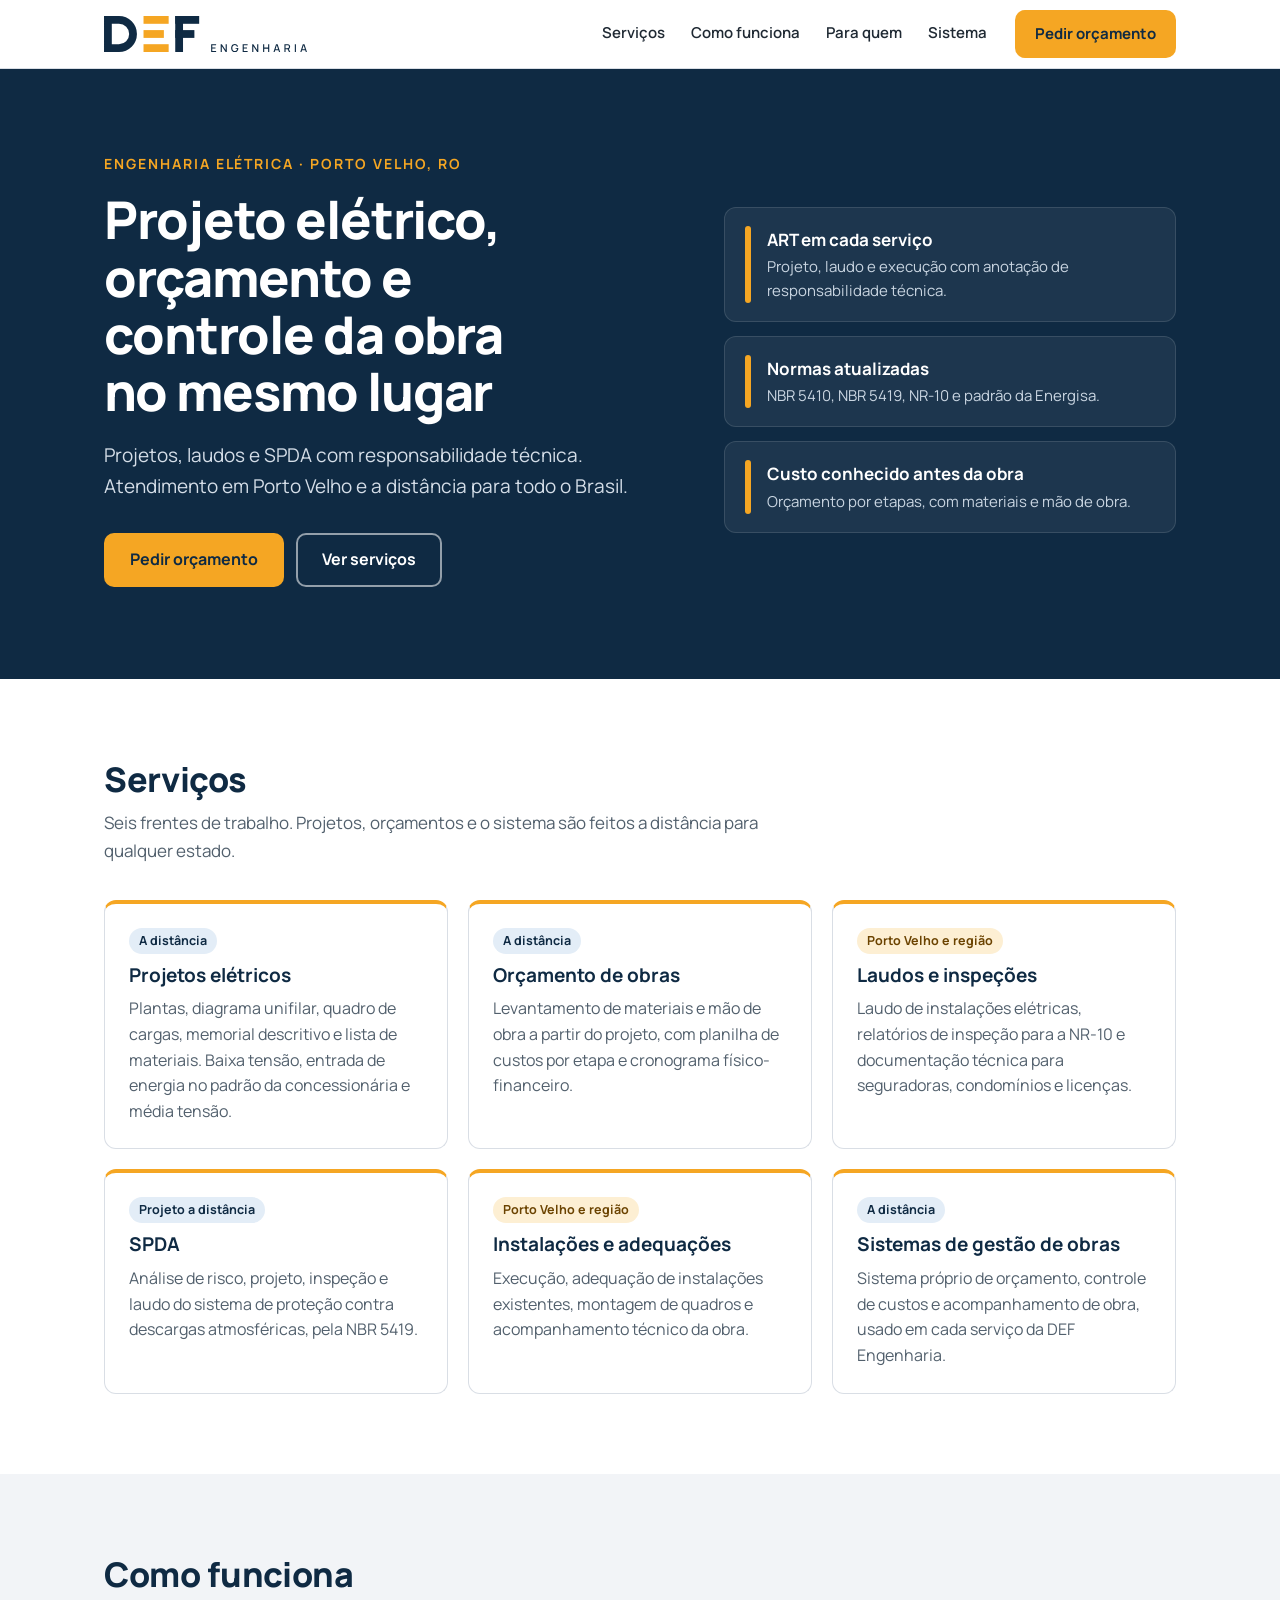
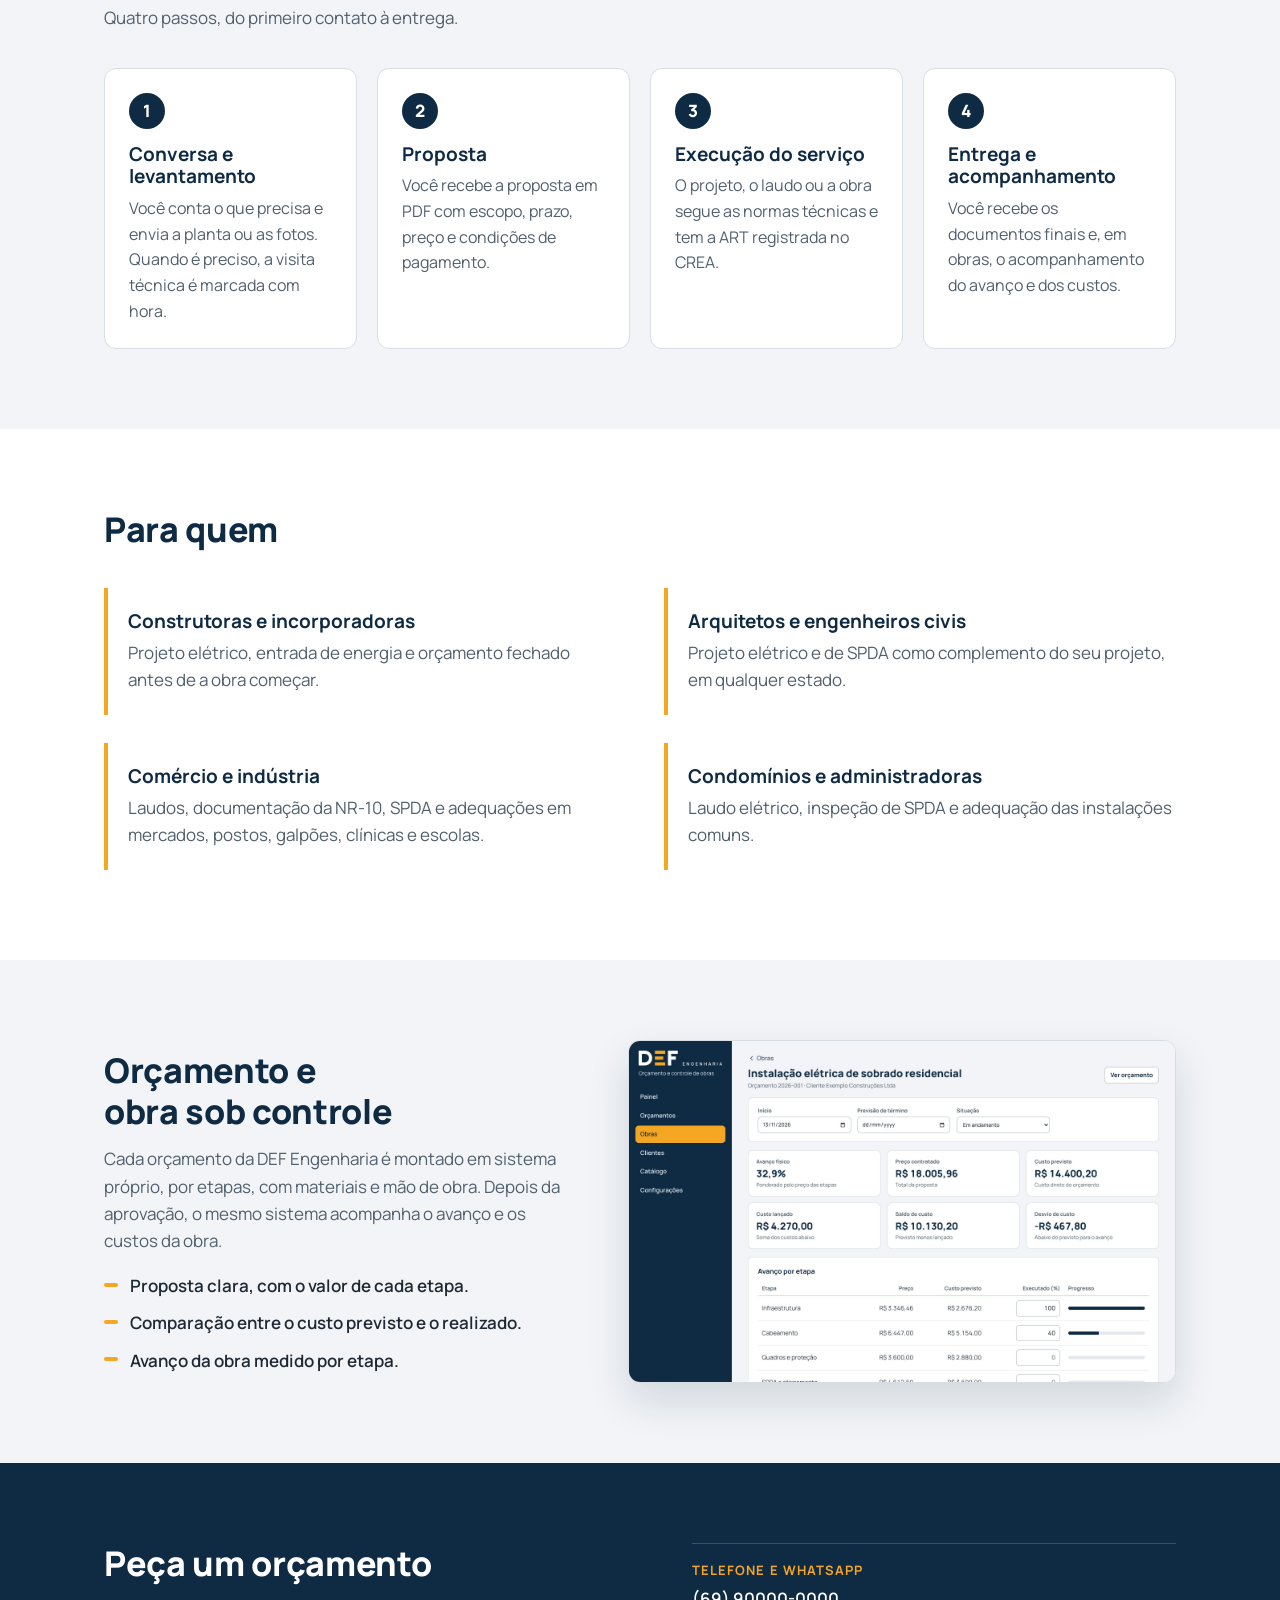
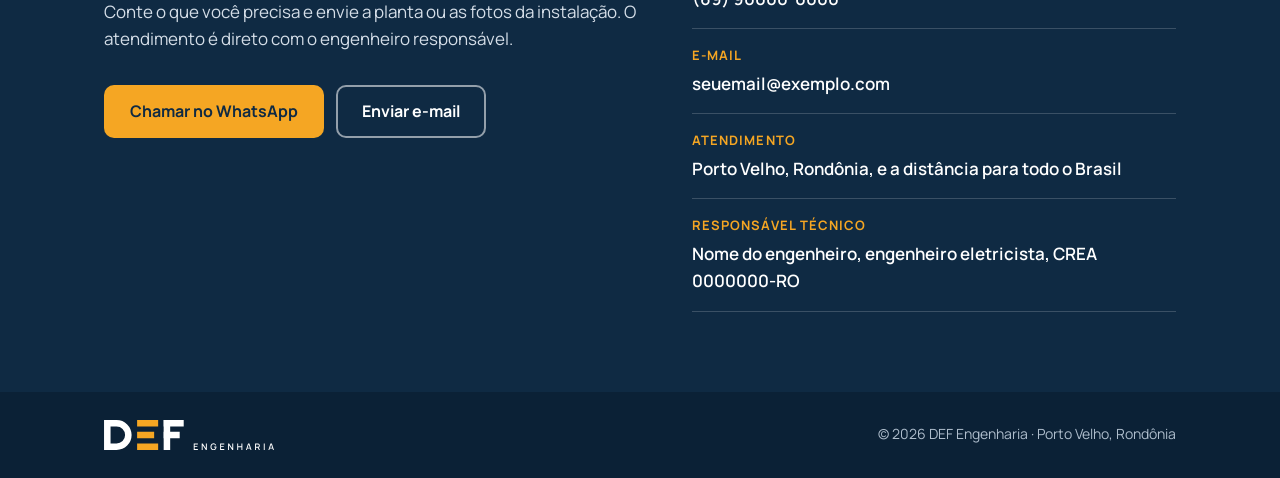
==== index.html @ b7a12ddf "Adiciona o rascunho do site da DEF Engenharia Página única na raiz do repositório, com serviços, com" ====
<!doctype html>
<html lang="pt-BR">
<head>
<meta charset="utf-8">
<meta name="viewport" content="width=device-width, initial-scale=1">
<title>DEF Engenharia · Engenharia elétrica em Porto Velho</title>
<meta name="description" content="Projetos elétricos, orçamentos de obras, laudos e SPDA em Porto Velho, Rondônia, com atendimento a distância para todo o Brasil.">
<meta property="og:type" content="website">
<meta property="og:locale" content="pt_BR">
<meta property="og:title" content="DEF Engenharia · Engenharia elétrica em Porto Velho">
<meta property="og:description" content="Projeto elétrico, orçamento e controle da obra no mesmo lugar. Atendimento em Porto Velho e a distância.">
<meta property="og:image" content="assets/logo/def-engenharia-principal-800px.png">
<meta name="theme-color" content="#0F2A43">
<link rel="icon" type="image/svg+xml" href="assets/logo/def-engenharia-simbolo.svg">
<link rel="icon" type="image/png" sizes="32x32" href="assets/logo/def-engenharia-simbolo-32px.png">
<link rel="apple-touch-icon" href="assets/logo/def-engenharia-simbolo-180px.png">
<link rel="preconnect" href="https://fonts.googleapis.com">
<link rel="preconnect" href="https://fonts.gstatic.com" crossorigin>
<link rel="stylesheet" href="https://fonts.googleapis.com/css2?family=Manrope:wght@400;500;600;700;800&display=swap">
<link rel="stylesheet" href="assets/site/site.css">
</head>
<body>
<a class="pular" href="#conteudo">Pular para o conteúdo</a>

<header class="topo">
  <div class="faixa topo-linha">
    <a class="marca" href="#inicio">
      <img src="assets/logo/def-engenharia-horizontal.svg" alt="DEF Engenharia" width="203" height="36">
    </a>
    <nav class="menu" aria-label="Principal">
      <a href="#servicos">Serviços</a>
      <a href="#como-funciona">Como funciona</a>
      <a href="#para-quem">Para quem</a>
      <a href="#sistema">Sistema</a>
    </nav>
    <a class="botao primario" href="#contato">Pedir orçamento</a>
  </div>
</header>

<main id="conteudo">

  <section class="abertura" id="inicio">
    <div class="faixa abertura-grade">
      <div>
        <p class="sobretitulo">Engenharia elétrica · Porto Velho, RO</p>
        <h1>Projeto elétrico, orçamento e controle da obra no mesmo lugar</h1>
        <p class="chamada">Projetos, laudos e SPDA com responsabilidade técnica. Atendimento em Porto Velho e a distância para todo o Brasil.</p>
        <div class="acoes">
          <a class="botao primario grande" href="#contato">Pedir orçamento</a>
          <a class="botao contorno grande" href="#servicos">Ver serviços</a>
        </div>
      </div>
      <ul class="fatos" aria-label="Como a DEF Engenharia trabalha">
        <li><span class="barra" aria-hidden="true"></span><div><strong>ART em cada serviço</strong><span>Projeto, laudo e execução com anotação de responsabilidade técnica.</span></div></li>
        <li><span class="barra" aria-hidden="true"></span><div><strong>Normas atualizadas</strong><span>NBR 5410, NBR 5419, NR-10 e padrão da Energisa.</span></div></li>
        <li><span class="barra" aria-hidden="true"></span><div><strong>Custo conhecido antes da obra</strong><span>Orçamento por etapas, com materiais e mão de obra.</span></div></li>
      </ul>
    </div>
  </section>

  <section class="secao" id="servicos">
    <div class="faixa">
      <h2>Serviços</h2>
      <p class="apoio">Seis frentes de trabalho. Projetos, orçamentos e o sistema são feitos a distância para qualquer estado.</p>
      <div class="cartoes">
        <article class="cartao">
          <span class="etiqueta">A distância</span>
          <h3>Projetos elétricos</h3>
          <p>Plantas, diagrama unifilar, quadro de cargas, memorial descritivo e lista de materiais. Baixa tensão, entrada de energia no padrão da concessionária e média tensão.</p>
        </article>
        <article class="cartao">
          <span class="etiqueta">A distância</span>
          <h3>Orçamento de obras</h3>
          <p>Levantamento de materiais e mão de obra a partir do projeto, com planilha de custos por etapa e cronograma físico-financeiro.</p>
        </article>
        <article class="cartao">
          <span class="etiqueta local">Porto Velho e região</span>
          <h3>Laudos e inspeções</h3>
          <p>Laudo de instalações elétricas, relatórios de inspeção para a NR-10 e documentação técnica para seguradoras, condomínios e licenças.</p>
        </article>
        <article class="cartao">
          <span class="etiqueta">Projeto a distância</span>
          <h3>SPDA</h3>
          <p>Análise de risco, projeto, inspeção e laudo do sistema de proteção contra descargas atmosféricas, pela NBR 5419.</p>
        </article>
        <article class="cartao">
          <span class="etiqueta local">Porto Velho e região</span>
          <h3>Instalações e adequações</h3>
          <p>Execução, adequação de instalações existentes, montagem de quadros e acompanhamento técnico da obra.</p>
        </article>
        <article class="cartao">
          <span class="etiqueta">A distância</span>
          <h3>Sistemas de gestão de obras</h3>
          <p>Sistema próprio de orçamento, controle de custos e acompanhamento de obra, usado em cada serviço da DEF Engenharia.</p>
        </article>
      </div>
    </div>
  </section>

  <section class="secao clara" id="como-funciona">
    <div class="faixa">
      <h2>Como funciona</h2>
      <p class="apoio">Quatro passos, do primeiro contato à entrega.</p>
      <ol class="passos">
        <li>
          <span class="numero" aria-hidden="true">1</span>
          <h3>Conversa e levantamento</h3>
          <p>Você conta o que precisa e envia a planta ou as fotos. Quando é preciso, a visita técnica é marcada com hora.</p>
        </li>
        <li>
          <span class="numero" aria-hidden="true">2</span>
          <h3>Proposta</h3>
          <p>Você recebe a proposta em PDF com escopo, prazo, preço e condições de pagamento.</p>
        </li>
        <li>
          <span class="numero" aria-hidden="true">3</span>
          <h3>Execução do serviço</h3>
          <p>O projeto, o laudo ou a obra segue as normas técnicas e tem a ART registrada no CREA.</p>
        </li>
        <li>
          <span class="numero" aria-hidden="true">4</span>
          <h3>Entrega e acompanhamento</h3>
          <p>Você recebe os documentos finais e, em obras, o acompanhamento do avanço e dos custos.</p>
        </li>
      </ol>
    </div>
  </section>

  <section class="secao" id="para-quem">
    <div class="faixa">
      <h2>Para quem</h2>
      <div class="publicos">
        <div>
          <h3>Construtoras e incorporadoras</h3>
          <p>Projeto elétrico, entrada de energia e orçamento fechado antes de a obra começar.</p>
        </div>
        <div>
          <h3>Arquitetos e engenheiros civis</h3>
          <p>Projeto elétrico e de SPDA como complemento do seu projeto, em qualquer estado.</p>
        </div>
        <div>
          <h3>Comércio e indústria</h3>
          <p>Laudos, documentação da NR-10, SPDA e adequações em mercados, postos, galpões, clínicas e escolas.</p>
        </div>
        <div>
          <h3>Condomínios e administradoras</h3>
          <p>Laudo elétrico, inspeção de SPDA e adequação das instalações comuns.</p>
        </div>
      </div>
    </div>
  </section>

  <section class="secao clara" id="sistema">
    <div class="faixa sistema-grade">
      <div>
        <h2>Orçamento e obra sob controle</h2>
        <p>Cada orçamento da DEF Engenharia é montado em sistema próprio, por etapas, com materiais e mão de obra. Depois da aprovação, o mesmo sistema acompanha o avanço e os custos da obra.</p>
        <ul class="lista">
          <li>Proposta clara, com o valor de cada etapa.</li>
          <li>Comparação entre o custo previsto e o realizado.</li>
          <li>Avanço da obra medido por etapa.</li>
        </ul>
      </div>
      <figure class="tela">
        <img src="assets/site/def-obras-obra.jpg" alt="Tela do sistema com o avanço físico, o custo previsto e o custo lançado de uma obra" width="1360" height="850" loading="lazy">
      </figure>
    </div>
  </section>

  <section class="contato" id="contato">
    <div class="faixa contato-grade">
      <div>
        <h2>Peça um orçamento</h2>
        <p>Conte o que você precisa e envie a planta ou as fotos da instalação. O atendimento é direto com o engenheiro responsável.</p>
        <div class="acoes">
          <a class="botao primario grande" href="https://wa.me/5569900000000?text=Ol%C3%A1%2C%20quero%20um%20or%C3%A7amento%20da%20DEF%20Engenharia.">Chamar no WhatsApp</a>
          <a class="botao contorno grande" href="mailto:seuemail@exemplo.com?subject=Pedido%20de%20or%C3%A7amento">Enviar e-mail</a>
        </div>
      </div>
      <dl class="dados">
        <div><dt>Telefone e WhatsApp</dt><dd>(69) 90000-0000</dd></div>
        <div><dt>E-mail</dt><dd>seuemail@exemplo.com</dd></div>
        <div><dt>Atendimento</dt><dd>Porto Velho, Rondônia, e a distância para todo o Brasil</dd></div>
        <div><dt>Responsável técnico</dt><dd>Nome do engenheiro, engenheiro eletricista, CREA 0000000-RO</dd></div>
      </dl>
    </div>
  </section>

</main>

<footer class="rodape">
  <div class="faixa rodape-linha">
    <img src="assets/logo/def-engenharia-horizontal-negativo.svg" alt="DEF Engenharia" width="170" height="30">
    <p>© 2026 DEF Engenharia · Porto Velho, Rondônia</p>
  </div>
</footer>
</body>
</html>
---- assets/site/site.css ----
/* Site da DEF Engenharia. Página única, sem dependências além da fonte Manrope. */
:root {
  --azul: #0F2A43;
  --azul-2: #17395A;
  --ambar: #F5A623;
  --ambar-escuro: #D98C0B;
  --grafite: #1F2933;
  --cinza: #52606D;
  --cinza-claro: #F2F4F7;
  --linha: #D9DEE5;
  --branco: #FFFFFF;
  --raio: 12px;
  --largura: 1120px;
}

* { box-sizing: border-box; }
html { scroll-behavior: smooth; scroll-padding-top: 84px; }
@media (prefers-reduced-motion: reduce) { html { scroll-behavior: auto; } }

body {
  margin: 0;
  font-family: 'Manrope', system-ui, -apple-system, 'Segoe UI', Roboto, Arial, sans-serif;
  font-size: 17px;
  line-height: 1.6;
  color: var(--grafite);
  background: var(--branco);
  -webkit-font-smoothing: antialiased;
}

img { max-width: 100%; height: auto; display: block; }
h1, h2, h3, p { margin: 0; }
h1, h2, h3 { color: var(--azul); line-height: 1.2; text-wrap: balance; }
h2 { font-size: clamp(26px, 3.2vw, 34px); font-weight: 800; letter-spacing: -0.01em; }
h3 { font-size: 19px; font-weight: 700; }
a { color: inherit; }
:focus-visible { outline: 3px solid var(--ambar); outline-offset: 3px; border-radius: 6px; }

.faixa { width: 100%; max-width: var(--largura); margin: 0 auto; padding: 0 24px; }

.pular {
  position: absolute; left: 16px; top: -60px; z-index: 20;
  padding: 10px 14px; background: var(--ambar); color: var(--azul); font-weight: 700; border-radius: 8px;
}
.pular:focus { top: 12px; }

/* ------------------------------------------------------------------ Botões */
.botao {
  display: inline-flex; align-items: center; justify-content: center;
  min-height: 44px; padding: 10px 18px;
  border: 2px solid transparent; border-radius: 10px;
  font: inherit; font-size: 15px; font-weight: 700; text-decoration: none; white-space: nowrap;
  transition: background-color .15s, border-color .15s, color .15s;
}
.botao.grande { min-height: 52px; padding: 12px 24px; font-size: 16px; }
.botao.primario { background: var(--ambar); color: var(--azul); }
.botao.primario:hover { background: #FFB738; }
.botao.contorno { border-color: rgba(255, 255, 255, .55); color: var(--branco); }
.botao.contorno:hover { border-color: var(--branco); background: rgba(255, 255, 255, .08); }

/* -------------------------------------------------------------------- Topo */
.topo { position: sticky; top: 0; z-index: 10; background: rgba(255, 255, 255, .96); border-bottom: 1px solid var(--linha); backdrop-filter: blur(6px); }
.topo-linha { display: flex; align-items: center; gap: 28px; min-height: 68px; }
.marca { display: inline-flex; flex: none; }
.menu { display: flex; gap: 26px; margin-left: auto; }
.menu a { font-size: 15px; font-weight: 600; color: var(--grafite); text-decoration: none; padding: 8px 0; border-bottom: 2px solid transparent; }
.menu a:hover { border-bottom-color: var(--ambar); }

/* ---------------------------------------------------------------- Abertura */
.abertura { background: var(--azul); color: var(--branco); padding: 84px 0 92px; }
.abertura-grade { display: grid; grid-template-columns: minmax(0, 1.25fr) minmax(0, 1fr); gap: 56px; align-items: center; }
.sobretitulo { font-size: 14px; font-weight: 700; letter-spacing: .14em; text-transform: uppercase; color: var(--ambar); }
.abertura h1 { margin-top: 16px; color: var(--branco); font-size: clamp(34px, 4.6vw, 52px); font-weight: 800; letter-spacing: -0.02em; line-height: 1.1; }
.chamada { margin-top: 20px; max-width: 34em; font-size: 19px; color: #D5DEE8; }
.acoes { display: flex; flex-wrap: wrap; gap: 12px; margin-top: 32px; }

.fatos { list-style: none; margin: 0; padding: 0; display: grid; gap: 14px; }
.fatos li { display: flex; gap: 16px; align-items: stretch; padding: 18px 20px; background: rgba(255, 255, 255, .06); border: 1px solid rgba(255, 255, 255, .12); border-radius: var(--raio); }
.fatos .barra { flex: none; width: 6px; border-radius: 3px; background: var(--ambar); }
.fatos strong { display: block; font-size: 17px; font-weight: 700; color: var(--branco); }
.fatos span:not(.barra) { display: block; margin-top: 2px; font-size: 15px; color: #C9D5E1; }

/* ------------------------------------------------------------------ Seções */
.secao { padding: 80px 0; }
.secao.clara { background: var(--cinza-claro); }
.apoio { margin-top: 10px; max-width: 40em; color: var(--cinza); }

.cartoes { display: grid; grid-template-columns: repeat(3, minmax(0, 1fr)); gap: 20px; margin-top: 36px; }
.cartao { display: flex; flex-direction: column; gap: 10px; padding: 24px; background: var(--branco); border: 1px solid var(--linha); border-top: 4px solid var(--ambar); border-radius: var(--raio); }
.cartao p { font-size: 16px; color: var(--cinza); }
.etiqueta { align-self: flex-start; padding: 3px 10px; border-radius: 999px; background: #E3EDF7; color: var(--azul); font-size: 12.5px; font-weight: 700; }
.etiqueta.local { background: #FDEFD3; color: #6B4300; }

.passos { list-style: none; margin: 36px 0 0; padding: 0; display: grid; grid-template-columns: repeat(4, minmax(0, 1fr)); gap: 20px; }
.passos li { padding: 24px; background: var(--branco); border: 1px solid var(--linha); border-radius: var(--raio); }
.passos .numero { display: inline-flex; align-items: center; justify-content: center; width: 36px; height: 36px; margin-bottom: 14px; border-radius: 50%; background: var(--azul); color: var(--branco); font-weight: 800; }
.passos p { margin-top: 8px; font-size: 16px; color: var(--cinza); }

.publicos { display: grid; grid-template-columns: repeat(2, minmax(0, 1fr)); gap: 8px 48px; margin-top: 28px; }
.publicos > div { padding: 22px 0 22px 20px; border-left: 4px solid var(--ambar); margin: 10px 0; }
.publicos p { margin-top: 6px; color: var(--cinza); }

.sistema-grade { display: grid; grid-template-columns: minmax(0, 1fr) minmax(0, 1.15fr); gap: 48px; align-items: center; }
.sistema-grade p { margin-top: 14px; color: var(--cinza); }
.lista { margin: 18px 0 0; padding: 0; list-style: none; display: grid; gap: 10px; }
.lista li { position: relative; padding-left: 26px; font-weight: 600; }
.lista li::before { content: ''; position: absolute; left: 0; top: .62em; width: 14px; height: 4px; border-radius: 2px; background: var(--ambar); }
.tela { margin: 0; border: 1px solid var(--linha); border-radius: var(--raio); overflow: hidden; background: var(--branco); box-shadow: 0 18px 40px rgba(15, 42, 67, .14); }

/* ----------------------------------------------------------------- Contato */
.contato { background: var(--azul); color: var(--branco); padding: 80px 0; }
.contato h2 { color: var(--branco); }
.contato-grade { display: grid; grid-template-columns: minmax(0, 1.1fr) minmax(0, 1fr); gap: 56px; align-items: start; }
.contato p { margin-top: 14px; max-width: 32em; color: #D5DEE8; }
.dados { margin: 0; display: grid; gap: 0; border-top: 1px solid rgba(255, 255, 255, .18); }
.dados > div { padding: 16px 0; border-bottom: 1px solid rgba(255, 255, 255, .18); }
.dados dt { font-size: 13px; font-weight: 700; letter-spacing: .08em; text-transform: uppercase; color: var(--ambar); }
.dados dd { margin: 4px 0 0; font-size: 17px; font-weight: 600; }

.rodape { background: #0B2136; color: #AEBDCC; padding: 28px 0; font-size: 14px; }
.rodape-linha { display: flex; align-items: center; justify-content: space-between; gap: 16px; flex-wrap: wrap; }

/* -------------------------------------------------------------- Responsivo */
@media (max-width: 960px) {
  .abertura { padding: 60px 0 64px; }
  .abertura-grade, .sistema-grade, .contato-grade { grid-template-columns: minmax(0, 1fr); gap: 36px; }
  .cartoes { grid-template-columns: repeat(2, minmax(0, 1fr)); }
  .passos { grid-template-columns: repeat(2, minmax(0, 1fr)); }
  .secao, .contato { padding: 60px 0; }
}

@media (max-width: 720px) {
  .menu { display: none; }
  .topo-linha { justify-content: space-between; gap: 12px; min-height: 60px; }
  .marca img { width: 150px; }
  .topo .botao { min-height: 40px; padding: 8px 14px; font-size: 14px; }
}

@media (max-width: 600px) {
  body { font-size: 16px; }
  .faixa { padding: 0 16px; }
  .cartoes, .passos, .publicos { grid-template-columns: minmax(0, 1fr); }
  .publicos { gap: 0; }
  .acoes .botao { flex: 1 1 100%; }
  .chamada { font-size: 17px; }
}
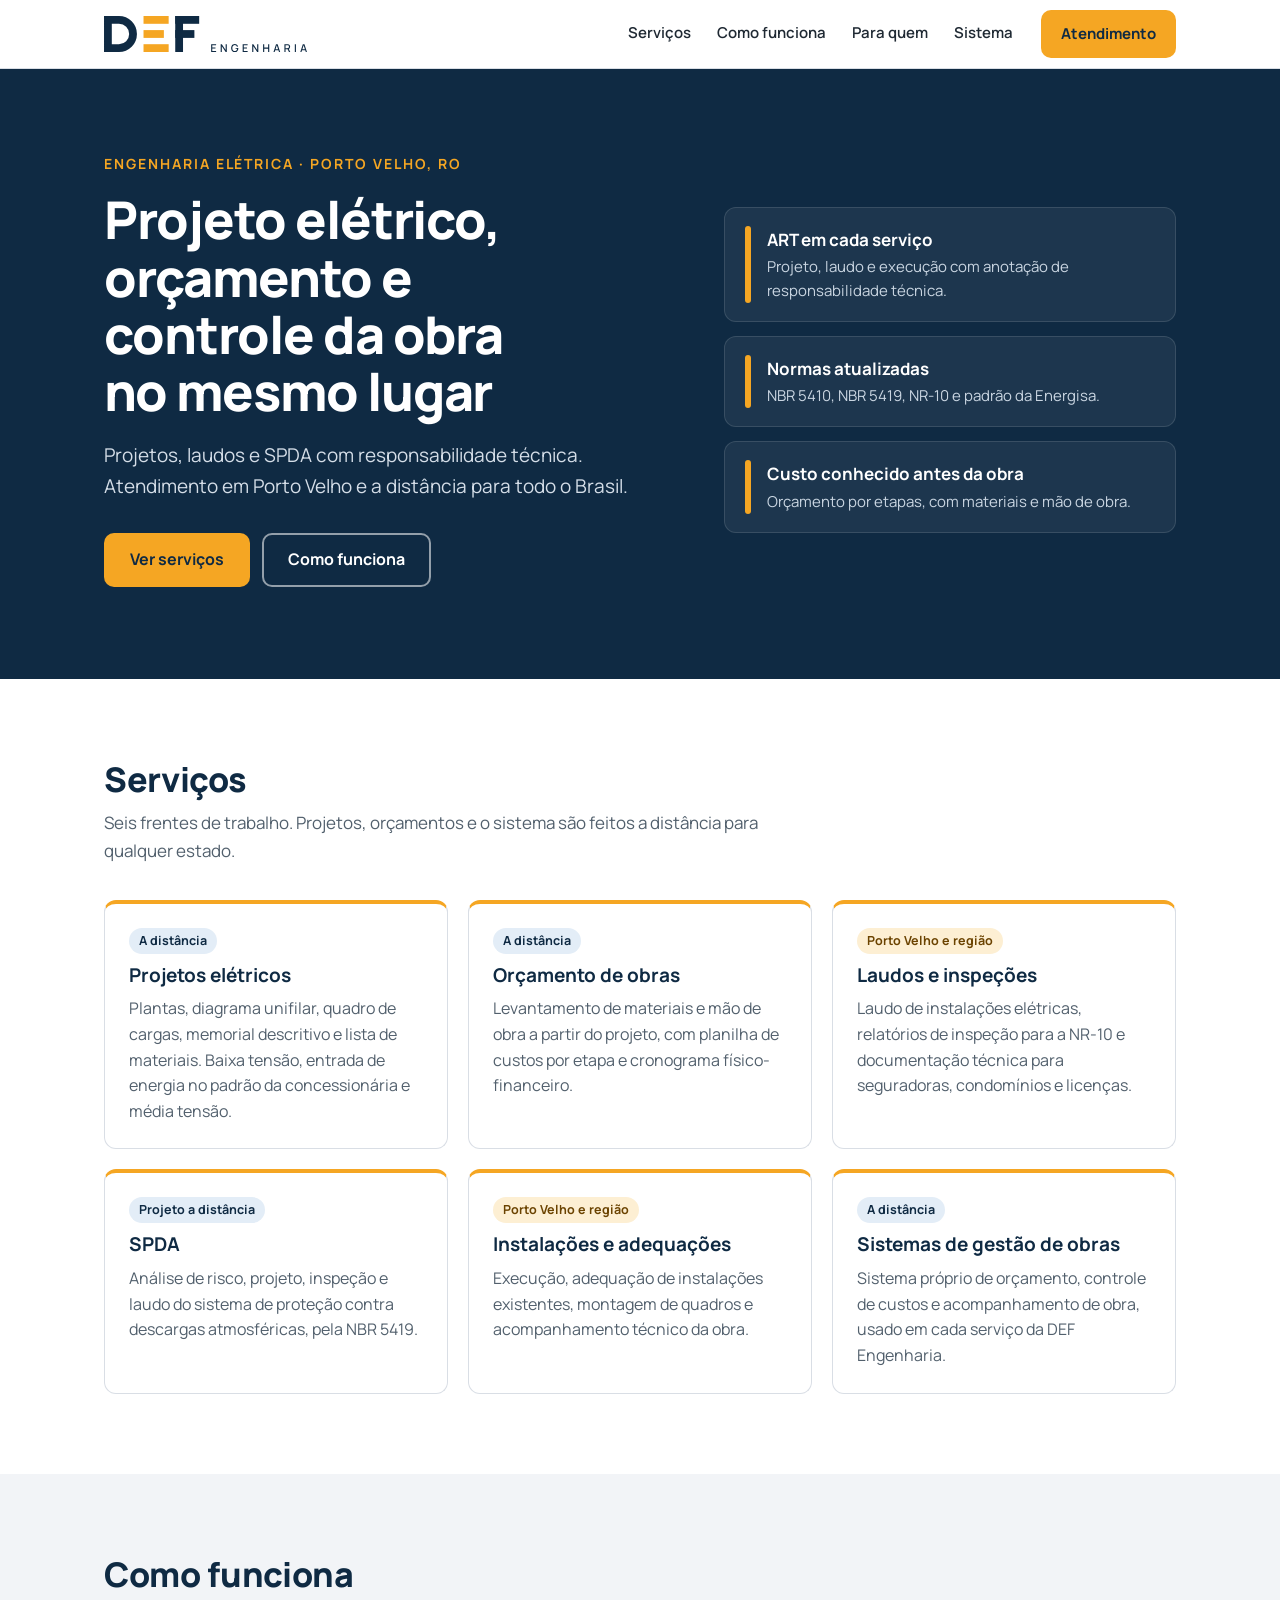
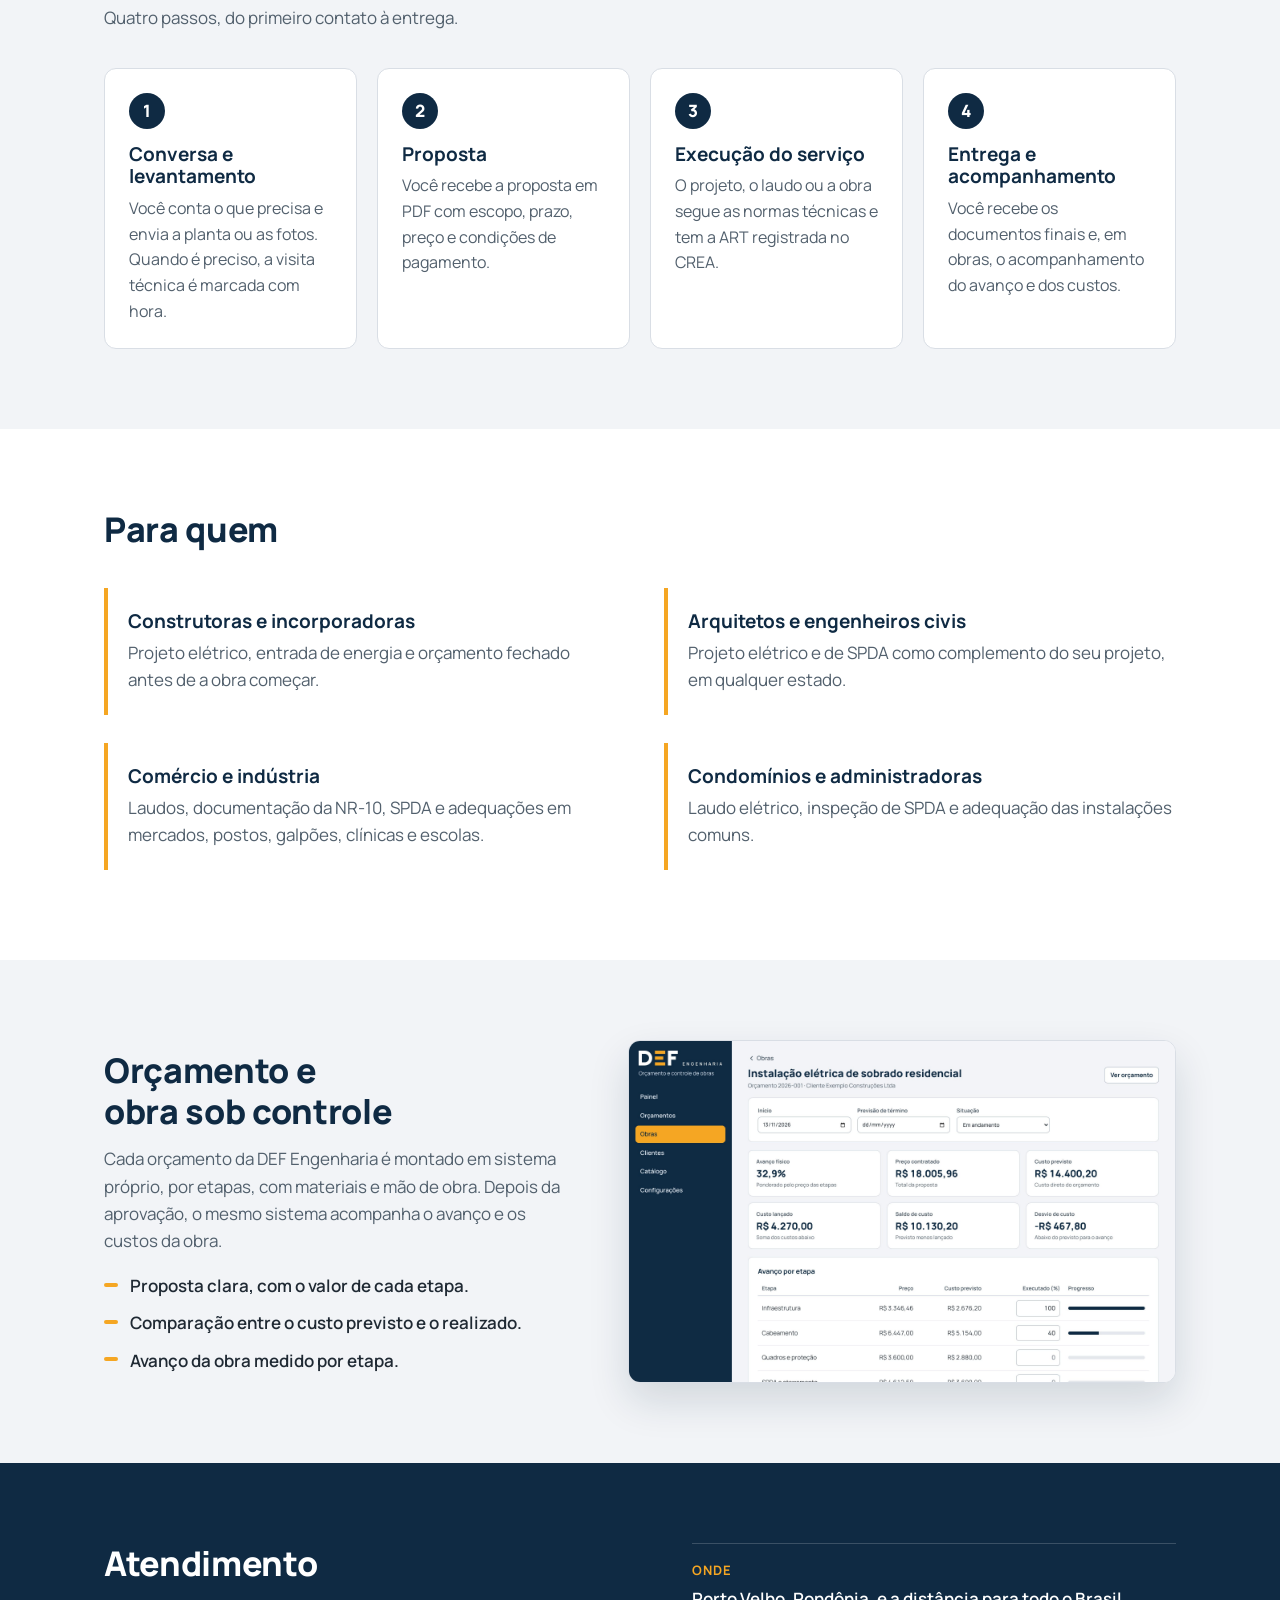
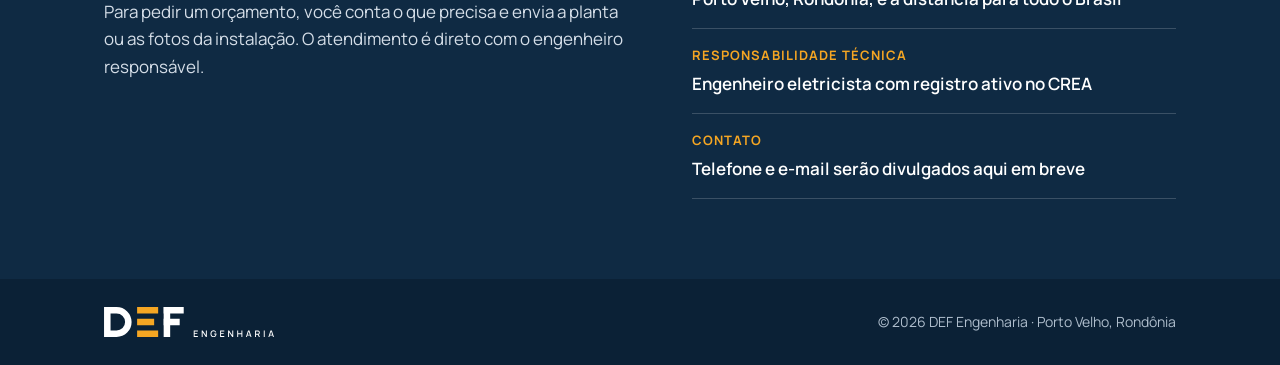
==== commit b5477579: "Tira os contatos de exemplo do site O site passa a ir ao ar sem telefone, e-mail, nome e número do C" ====
--- a/index.html
+++ b/index.html
@@ -33,7 +33,7 @@
       <a href="#para-quem">Para quem</a>
       <a href="#sistema">Sistema</a>
     </nav>
-    <a class="botao primario" href="#contato">Pedir orçamento</a>
+    <a class="botao primario" href="#contato">Atendimento</a>
   </div>
 </header>
 
@@ -46,8 +46,8 @@
         <h1>Projeto elétrico, orçamento e controle da obra no mesmo lugar</h1>
         <p class="chamada">Projetos, laudos e SPDA com responsabilidade técnica. Atendimento em Porto Velho e a distância para todo o Brasil.</p>
         <div class="acoes">
-          <a class="botao primario grande" href="#contato">Pedir orçamento</a>
-          <a class="botao contorno grande" href="#servicos">Ver serviços</a>
+          <a class="botao primario grande" href="#servicos">Ver serviços</a>
+          <a class="botao contorno grande" href="#como-funciona">Como funciona</a>
         </div>
       </div>
       <ul class="fatos" aria-label="Como a DEF Engenharia trabalha">
@@ -170,18 +170,13 @@
   <section class="contato" id="contato">
     <div class="faixa contato-grade">
       <div>
-        <h2>Peça um orçamento</h2>
-        <p>Conte o que você precisa e envie a planta ou as fotos da instalação. O atendimento é direto com o engenheiro responsável.</p>
-        <div class="acoes">
-          <a class="botao primario grande" href="https://wa.me/5569900000000?text=Ol%C3%A1%2C%20quero%20um%20or%C3%A7amento%20da%20DEF%20Engenharia.">Chamar no WhatsApp</a>
-          <a class="botao contorno grande" href="mailto:seuemail@exemplo.com?subject=Pedido%20de%20or%C3%A7amento">Enviar e-mail</a>
-        </div>
+        <h2>Atendimento</h2>
+        <p>Para pedir um orçamento, você conta o que precisa e envia a planta ou as fotos da instalação. O atendimento é direto com o engenheiro responsável.</p>
       </div>
       <dl class="dados">
-        <div><dt>Telefone e WhatsApp</dt><dd>(69) 90000-0000</dd></div>
-        <div><dt>E-mail</dt><dd>seuemail@exemplo.com</dd></div>
-        <div><dt>Atendimento</dt><dd>Porto Velho, Rondônia, e a distância para todo o Brasil</dd></div>
-        <div><dt>Responsável técnico</dt><dd>Nome do engenheiro, engenheiro eletricista, CREA 0000000-RO</dd></div>
+        <div><dt>Onde</dt><dd>Porto Velho, Rondônia, e a distância para todo o Brasil</dd></div>
+        <div><dt>Responsabilidade técnica</dt><dd>Engenheiro eletricista com registro ativo no CREA</dd></div>
+        <div><dt>Contato</dt><dd>Telefone e e-mail serão divulgados aqui em breve</dd></div>
       </dl>
     </div>
   </section>
